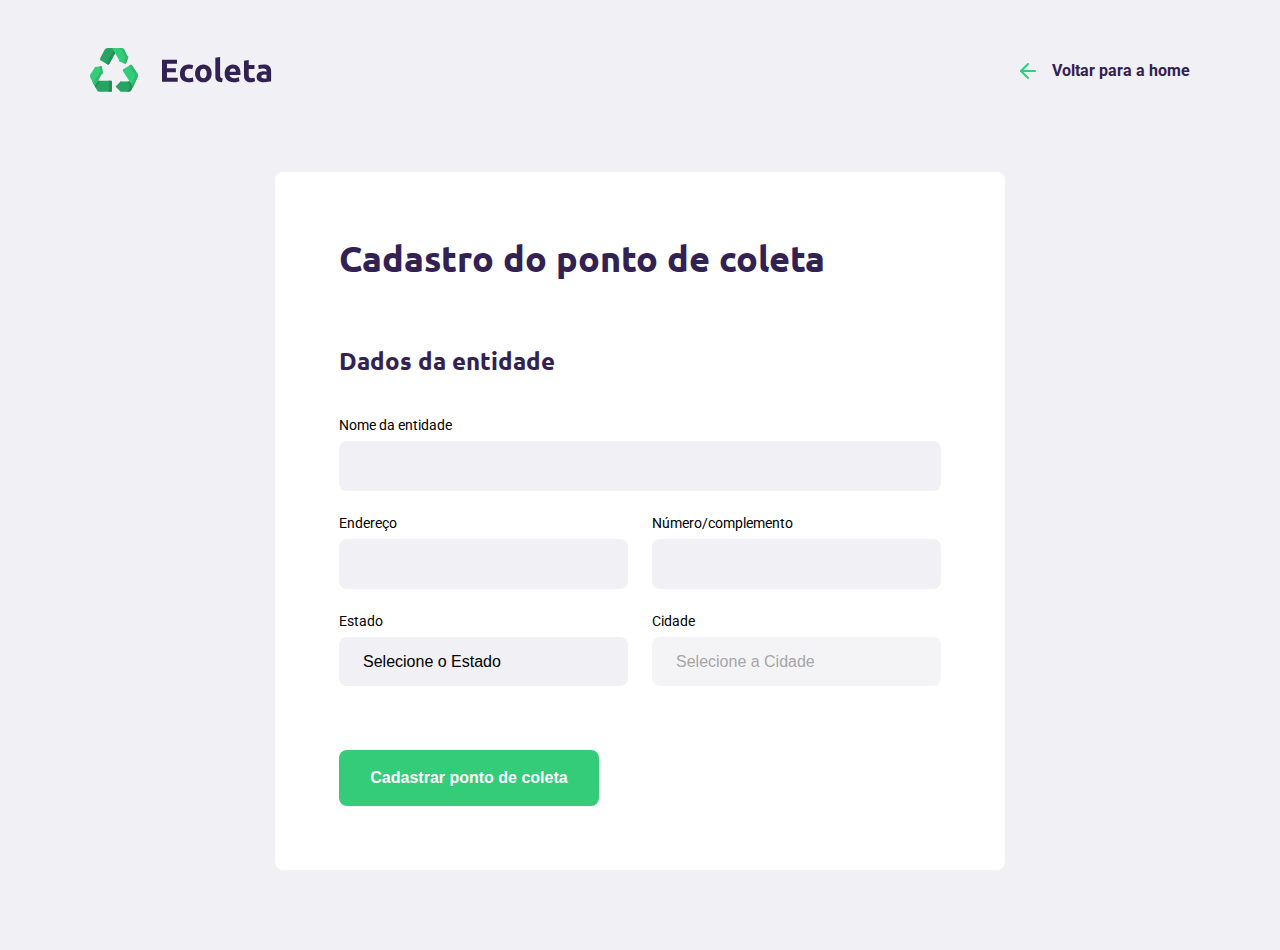
==== create-point.html @ 7cfa8224 "2 página quase feita" ====
<!DOCTYPE html>
<html lang="pt_br">
<head>

    <meta charset="UTF-8">
    <meta http-equiv="X-UA-Compatible" content="IE=edge">
    <meta name="viewport" content="width=device-width, initial-scale=1.0">
    <title>Criar um ponto de coleta</title>
    
    <link rel="preconnect" href="https://fonts.gstatic.com"><link href="https://fonts.googleapis.com/css2?family=Roboto:wght@300;700&family=Ubuntu:wght@700&display=swap" rel="stylesheet">

    <link rel="stylesheet" href="/styles/main.css">

    <link rel="stylesheet" href="/styles/create-point.css">

    <link rel="stylesheet" href="/styles/responsive.css">

</head>

<body>

    <div id="page-create-point">

         <header>
            <img src="/assets/icones/logo.svg" alt="Logomarca">
             <a href="https://google.com">
                <span></span>
                Voltar para a home
            </a>
         </header>   
    
         <form action="">

            <h1>Cadastro do ponto de coleta</h1>

            <fieldset>
                <legend>
                    <h2>Dados da entidade</h2>
                </legend>

                <div class="field">
                    <label for="name">Nome da entidade</label>
                    <input type="text" name="name">
                </div>

                <div class="field-group">

                    <div class="field">
                        <label for="address">Endereço</label>
                        <input type="text" name="address">
                    </div>

                    <div class="field">
                        <label for="address2">Número/complemento</label>
                        <input type="text" name="address2">
                    </div>

                </div>

                <div class="field-group">

                    <div class="field">
                        <label for="state">Estado</label>
                        <select name="uf">
                            <option value="">Selecione o Estado</option>
                        </select>
                    </div>

                    <div class="field">
                        <label for="city">Cidade</label>
                        <select name="city" disabled>
                            <option value="">Selecione a Cidade</option>
                        </select>
                           
                    </div>

                </div>

            </fieldset>


            <button type="submit">Cadastrar ponto de coleta</button>

         </form>

    </div>

</body>
</html>
---- styles/main.css ----
:root {
    --title-color: #322153;
    --primary-color: #34cb79;
}

* {
    margin: 0;
    padding: 0;
    box-sizing: border-box;
}

html {
    font-family: 'roboto', sans-serif;
}

body {
    background: #f0f0f5;
    -webkit-font-smoothing: antialiased;
}

a {
    text-decoration: none;
}

h1,h2,h3,h4,h5,h6 {
    font-family: 'Ubuntu', sans-serif;
    color: var(--title-color);
}
---- styles/create-point.css ----
#page-create-point {
    width: 90%;
    max-width: 1100px;

    margin: 0 auto;
}

#page-create-point header {
    margin-top: 48px;

    display: flex;
    justify-content: space-between;
    align-items: center;
}

#page-create-point header a {
    color: var(--title-color);
    font-weight: bold;

    display: flex;
    align-items: center;
}

#page-create-point header a span {
    margin-right: 16px;
    background-image: url(../assets/icones/arrow-left.svg);

    display: flex;

    width: 20px;
    height: 23px;
}
form {
    background-color: white;

    margin: 80px auto;
    padding: 64px;

    border-radius: 8px;

    max-width: 730px;

}

form h1 {
    font-size: 36px;
}

form fieldset {
    margin-top: 64px;

    border: 0;
}

form legend {
    margin-bottom: 40px;
}

form legend h2 {
    font-size: 24px;
}

form .field {
    flex: 1;

    display: flex;
    flex-direction: column;

    margin-bottom: 24px;
}

form .field-group {
    display: flex;
}

form input,
form select {
    background-color: #f0f0f5;

    border: 0;
    padding: 16px 24px;
    font-size: 16px;

    border-radius: 8px;

    outline: none;
}

form select {
    -webkit-appearance: none;
    -moz-appearance: none;
    appearance: none;
}

form label {
    font-size: 14px;
    margin-bottom: 8px;
}

form .field-group .field + .field {
    margin-left: 24px;
}

form button {
    width: 260px;
    height: 56px;

    background-color: var(--primary-color);
    border-radius: 8px;

    color: white;
    font-weight: bold;
    font-size: 16px;

    border: 0;

    margin-top: 40px;

    transition: background-color 500ms;
}

form button:hover {
    background-color: #2fb86e;
}
---- styles/responsive.css ----
@media (max-width: 900px) {
    #page-home {
        background-position-x: 70vw;
    }

    #page-home .content {
        align-items: center;
        text-align: center;
    }

    #page-home header a {
        position: absolute;
        bottom: 48px;

        left: 50%;
        transform: translateX(-50%);
    }

    #page-home main {
        align-items: center;
    }
}

@media (min-width: 1700px) {
    #page-home {
        background-position-x: 40vw;
    }
}

@media (max-height: 760px) {
    #page-home {
        background-position-y: bottom;
    }
}
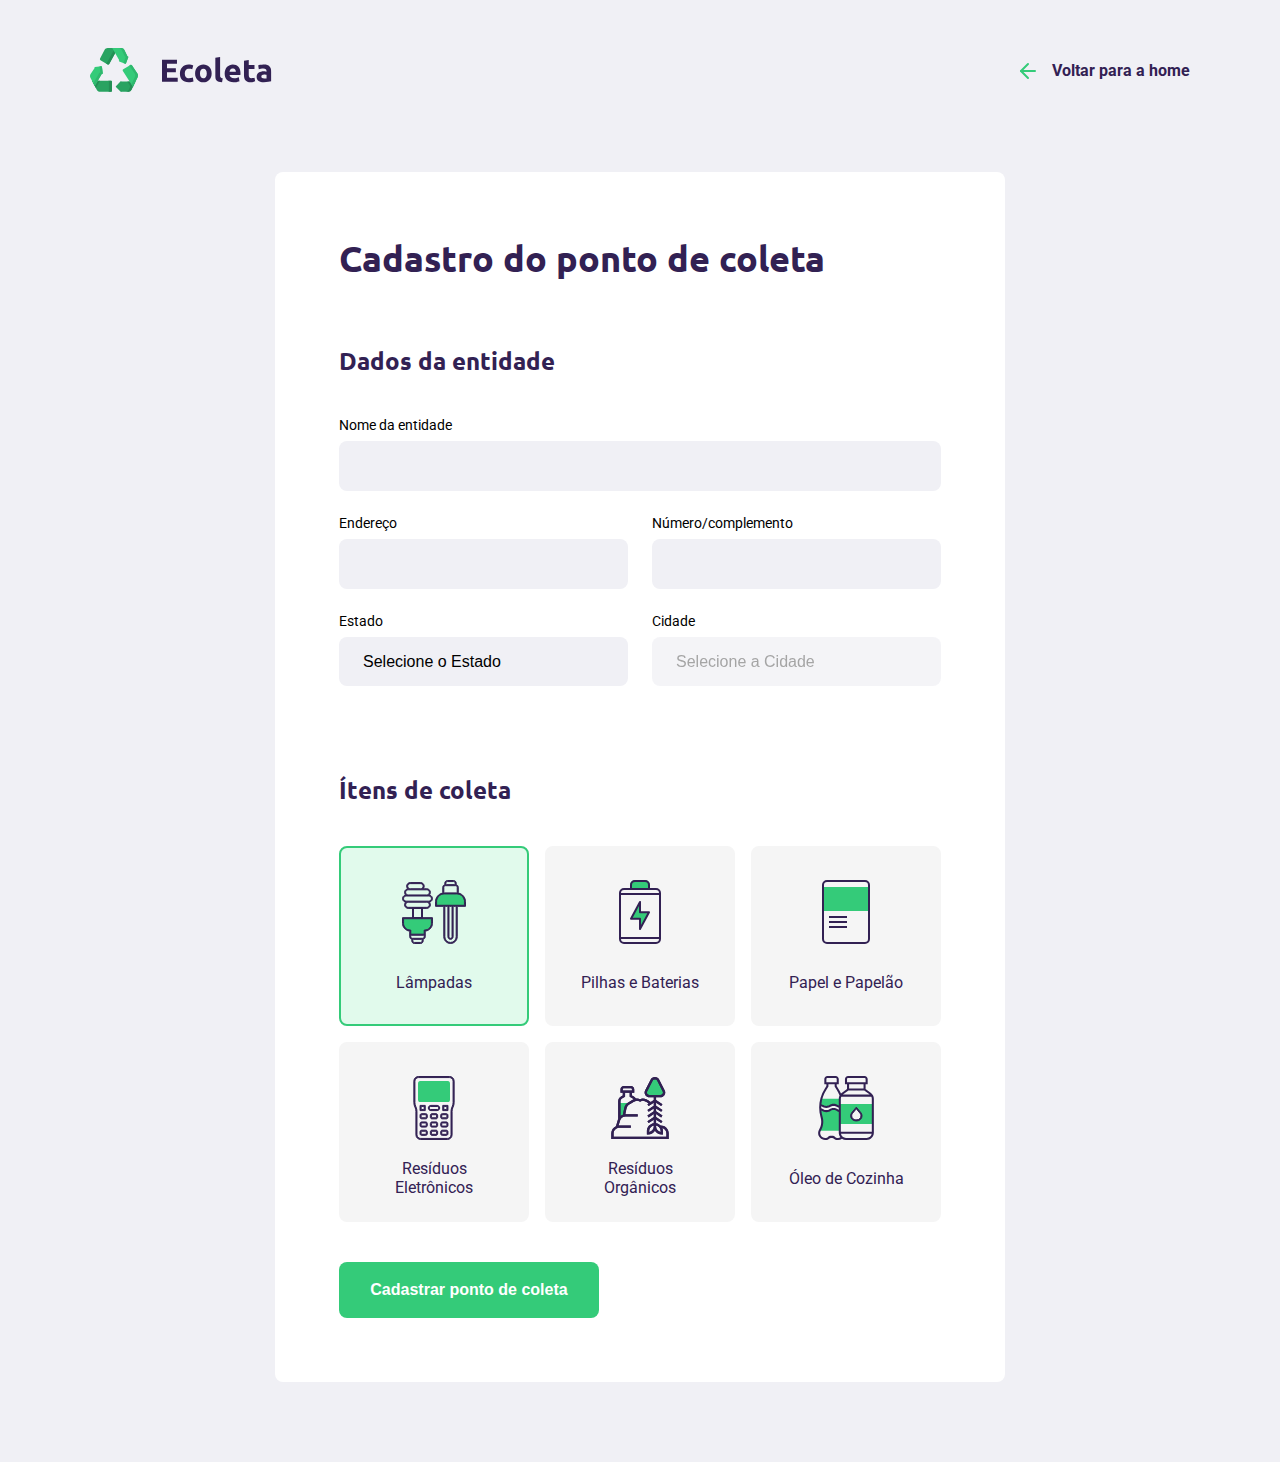
==== commit cd3b13aa: "3° dia incompleto" ====
--- a/create-point.html
+++ b/create-point.html
@@ -40,19 +40,19 @@
 
                 <div class="field">
                     <label for="name">Nome da entidade</label>
-                    <input type="text" name="name">
+                    <input type="text" name="name" required>
                 </div>
 
                 <div class="field-group">
 
                     <div class="field">
                         <label for="address">Endereço</label>
-                        <input type="text" name="address">
+                        <input type="text" name="address" required>
                     </div>
 
                     <div class="field">
                         <label for="address2">Número/complemento</label>
-                        <input type="text" name="address2">
+                        <input type="text" name="address2" required>
                     </div>
 
                 </div>
@@ -61,14 +61,17 @@
 
                     <div class="field">
                         <label for="state">Estado</label>
-                        <select name="uf">
+                        <select name="uf" required>
                             <option value="">Selecione o Estado</option>
                         </select>
+
+                        <input type="hidden" name="state">
+
                     </div>
 
                     <div class="field">
                         <label for="city">Cidade</label>
-                        <select name="city" disabled>
+                        <select name="city" disabled required>
                             <option value="">Selecione a Cidade</option>
                         </select>
                            
@@ -79,11 +82,56 @@
             </fieldset>
 
 
+            <fieldset>
+                <legend>
+                    <h2>Ítens de coleta</h2>
+                </legend>
+
+                <div class="items-grid">
+                    <li data-id="1" class="selected">
+                        <img src="/assets/icones/lampadas.svg" alt="Lâmpadas">
+                        <span>Lâmpadas</span>
+                    </li>
+
+                    <li data-id="2">
+                        <img src="/assets/icones/baterias.svg" alt="Pilhas e Baterias">
+                        <span>Pilhas e Baterias</span>
+                    </li>
+
+                    <li data-id="3">
+                        <img src="/assets/icones/papeis-papelao.svg" alt="Papéis e Papelão">
+                        <span>Papel e Papelão</span>
+                    </li>
+
+                    <li data-id="4">
+                        <img src="/assets/icones/eletronicos.svg" alt="Resíduos Eletrônicos">
+                        <span>Resíduos Eletrônicos</span>
+                    </li>
+
+                    <li data-id="5">
+                        <img src="/assets/icones/organicos.svg" alt="Resíduos Orgânicos">
+                        <span>Resíduos Orgânicos</span>
+                    </li>
+
+                    <li data-id="6">
+                        <img src="/assets/icones/oleo.svg" alt="Óleo de Cozinha">
+                        <span>Óleo de Cozinha</span>
+                    </li>
+
+                </div>
+
+                <input type="hidden" name="items">
+
+            </fieldset>
+
+
             <button type="submit">Cadastrar ponto de coleta</button>
 
          </form>
 
     </div>
 
+    <script src="/scripts/create-point.js"></script>
+
 </body>
 </html>--- a/styles/create-point.css
+++ b/styles/create-point.css
@@ -121,4 +121,52 @@
 
 form button:hover {
     background-color: #2fb86e;
+}
+
+.items-grid {
+    display: grid;
+    grid-template-columns: 1fr 1fr 1fr;
+    gap: 16px;
+}
+
+.items-grid li {
+    background-color: #f5f5f5;
+    list-style: none;
+
+    border: 2px solid #f5f5f5;
+    border-radius: 8px;
+
+    height: 180px;
+
+    padding: 32px 24px 16px;
+
+    display: flex;
+    flex-direction: column;
+    align-items: center;
+    justify-content: space-between;
+
+    text-align: center;
+
+    cursor: pointer;
+}
+
+.items-grid li span {
+    margin-top: 12px;
+
+    flex: 1;
+
+    display: flex;
+    align-items: center;
+
+    color: var(--title-color);
+}
+
+.items-grid li.selected {
+    background: #e1faec;
+    border: 2px solid #34cb79;
+}
+
+.items-grid li img,
+.items-grid li span {
+    pointer-events: none;
 }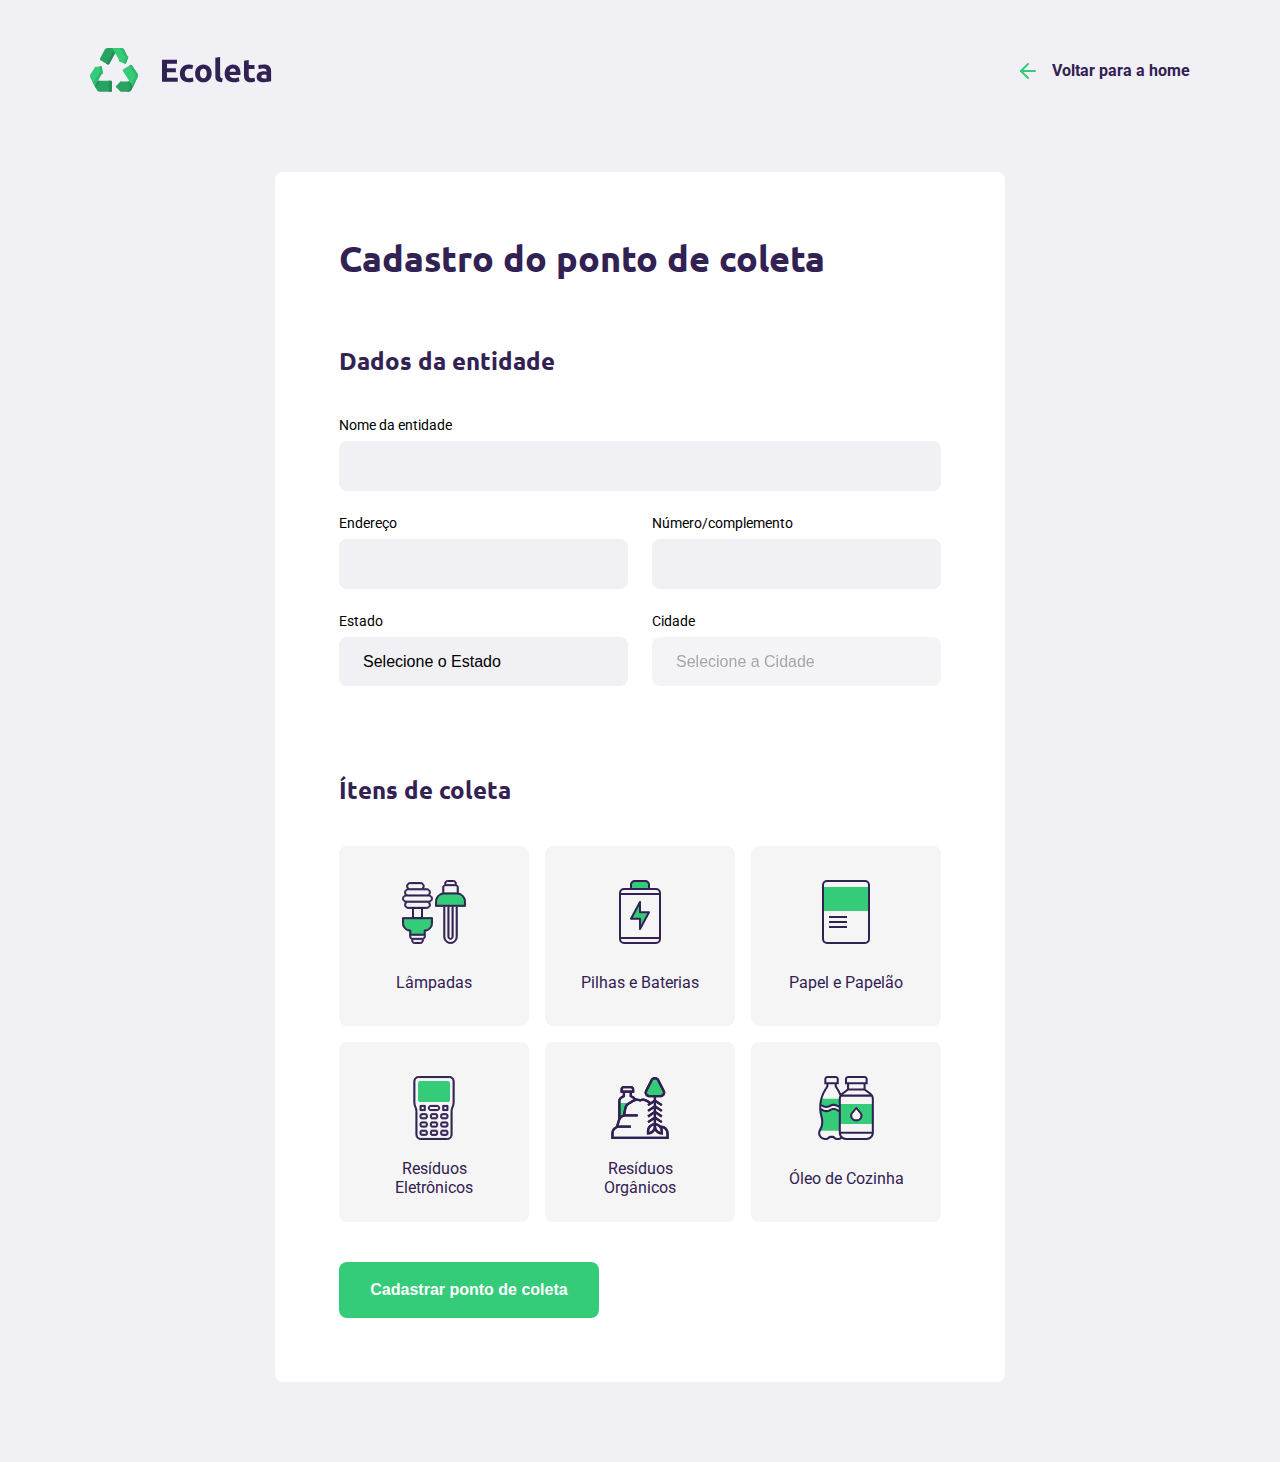
==== commit 4e55cd7b: "3° dia finalizado" ====
--- a/create-point.html
+++ b/create-point.html
@@ -23,7 +23,7 @@
 
          <header>
             <img src="/assets/icones/logo.svg" alt="Logomarca">
-             <a href="https://google.com">
+             <a href="index.html">
                 <span></span>
                 Voltar para a home
             </a>
@@ -88,7 +88,7 @@
                 </legend>
 
                 <div class="items-grid">
-                    <li data-id="1" class="selected">
+                    <li data-id="1">
                         <img src="/assets/icones/lampadas.svg" alt="Lâmpadas">
                         <span>Lâmpadas</span>
                     </li>
--- a/styles/responsive.css
+++ b/styles/responsive.css
@@ -19,6 +19,15 @@
     #page-home main {
         align-items: center;
     }
+
+    #page-search-results .cards {
+        grid-template-columns: 1fr;
+    }
+
+    #page-search-results .cards img {
+        height: 250px;
+    }
+
 }
 
 @media (min-width: 1700px) {
